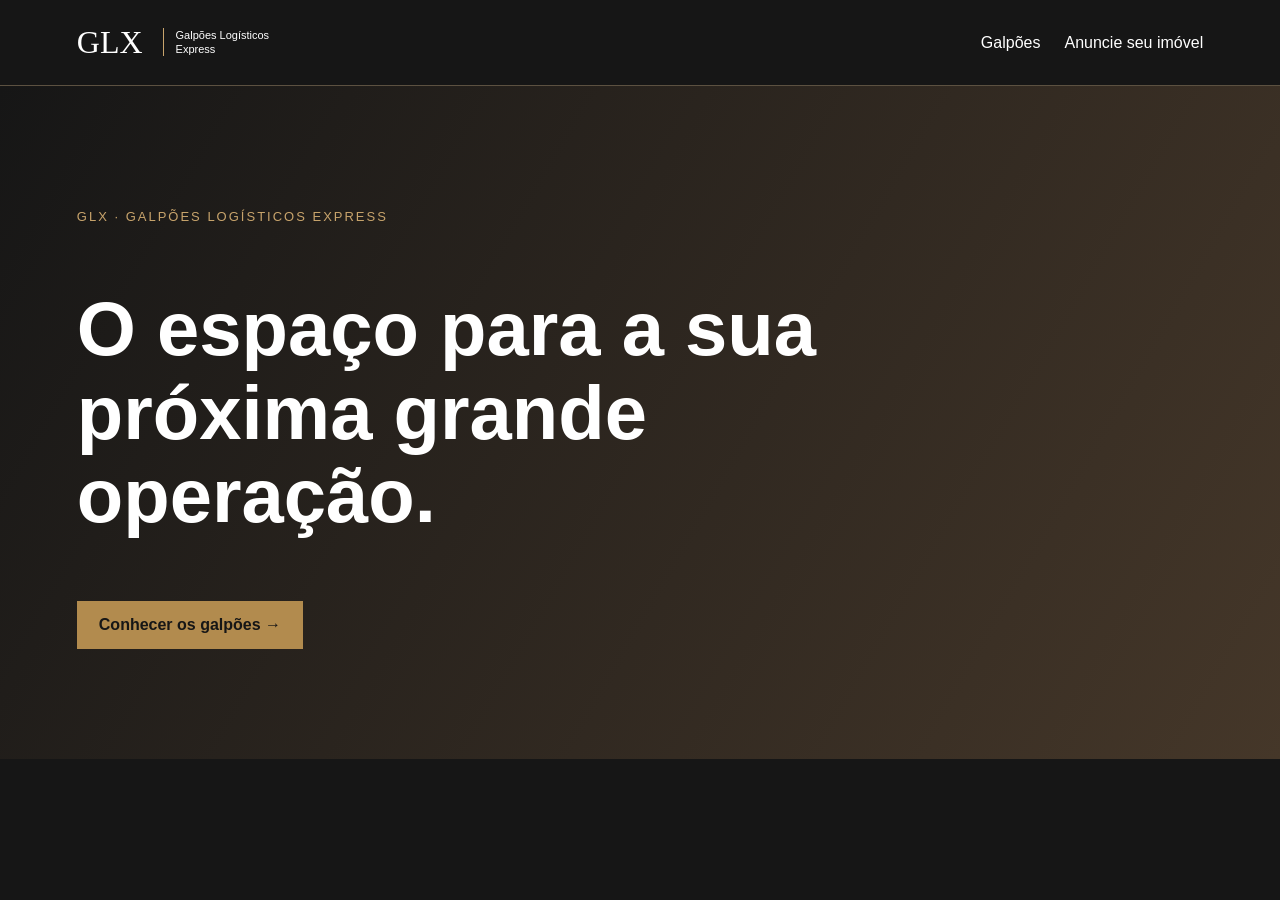
==== index.html @ d43e8979 "Cria estrutura inicial do site GLX" ====
<!DOCTYPE html>
<html lang="pt-BR">
<head>
  <meta charset="UTF-8">
  <meta name="viewport" content="width=device-width, initial-scale=1">
  <title>GLX | Galpões Logísticos Express</title>
  <link rel="stylesheet" href="./style.css">
</head>
<body>
  <header class="cabecalho">
    <a class="logo" href="#">GLX <span>Galpões Logísticos Express</span></a>

    <nav>
      <a href="#galpoes">Galpões</a>
      <a href="#anunciar">Anuncie seu imóvel</a>
    </nav>
  </header>

  <main>
    <section class="banner">
      <p>GLX · GALPÕES LOGÍSTICOS EXPRESS</p>
      <h1>O espaço para a sua próxima grande operação.</h1>
      <a href="#galpoes">Conhecer os galpões →</a>
    </section>
  </main>
</body>
</html>
---- style.css ----
* {
  box-sizing: border-box;
}

body {
  margin: 0;
  font-family: Arial, sans-serif;
  color: #fff;
  background: #161616;
}

.cabecalho {
  display: flex;
  justify-content: space-between;
  align-items: center;
  gap: 24px;
  padding: 24px 6%;
  border-bottom: 1px solid #5c5141;
}

.logo {
  font-family: Georgia, serif;
  font-size: 32px;
  color: #fff;
  text-decoration: none;
}

.logo span {
  display: inline-block;
  max-width: 110px;
  margin-left: 12px;
  padding-left: 12px;
  border-left: 1px solid #c8a46c;
  font: 11px Arial, sans-serif;
  line-height: 1.3;
}

nav {
  display: flex;
  gap: 24px;
}

nav a,
.banner a {
  color: #fff;
  text-decoration: none;
}

.banner {
  min-height: 520px;
  padding: 110px 6%;
  background: linear-gradient(120deg, #161616, #453729);
}

.banner p {
  color: #c8a46c;
  font-size: 13px;
  letter-spacing: 2px;
}

.banner h1 {
  max-width: 750px;
  font-size: clamp(42px, 6vw, 76px);
  line-height: 1.1;
}

.banner a {
  display: inline-block;
  padding: 15px 22px;
  background: #b28b4e;
  color: #161616;
  font-weight: bold;
}

@media (max-width: 600px) {
  .cabecalho {
    align-items: flex-start;
    flex-direction: column;
  }

  nav {
    flex-wrap: wrap;
  }
}
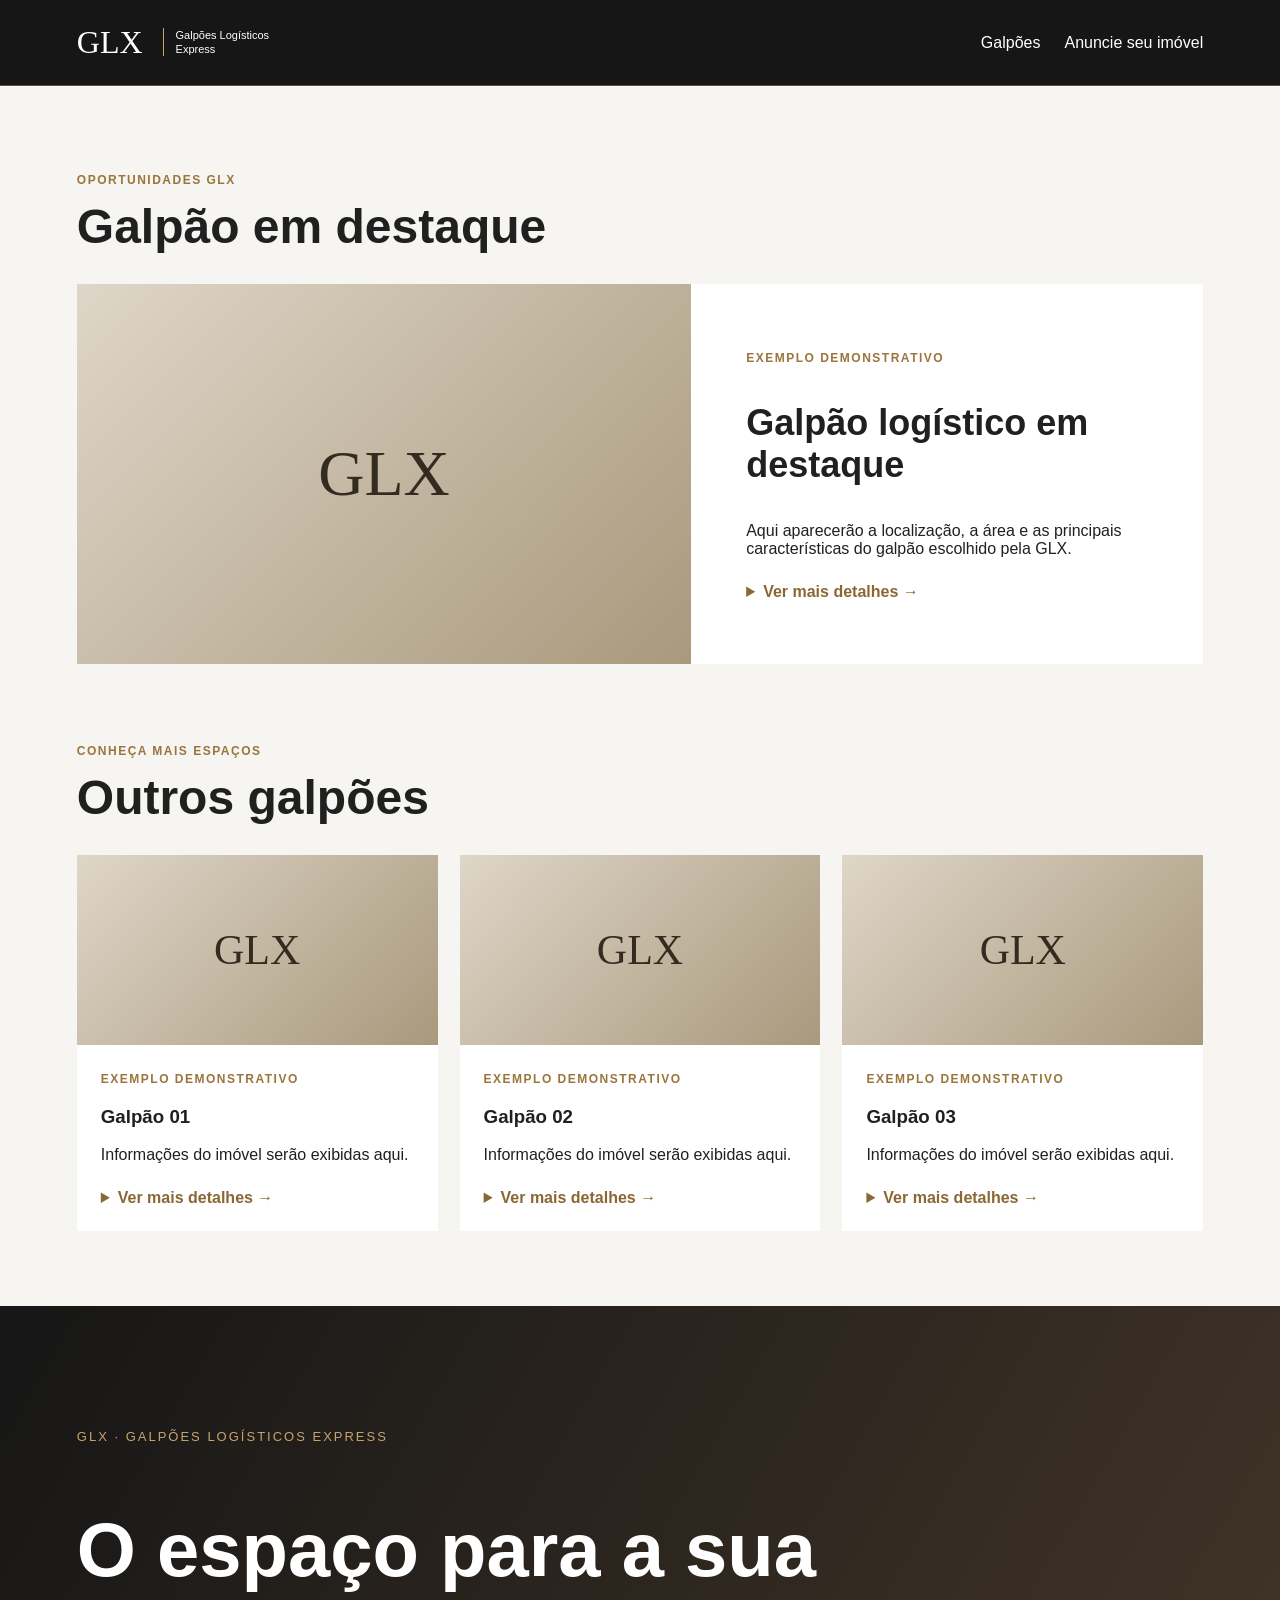
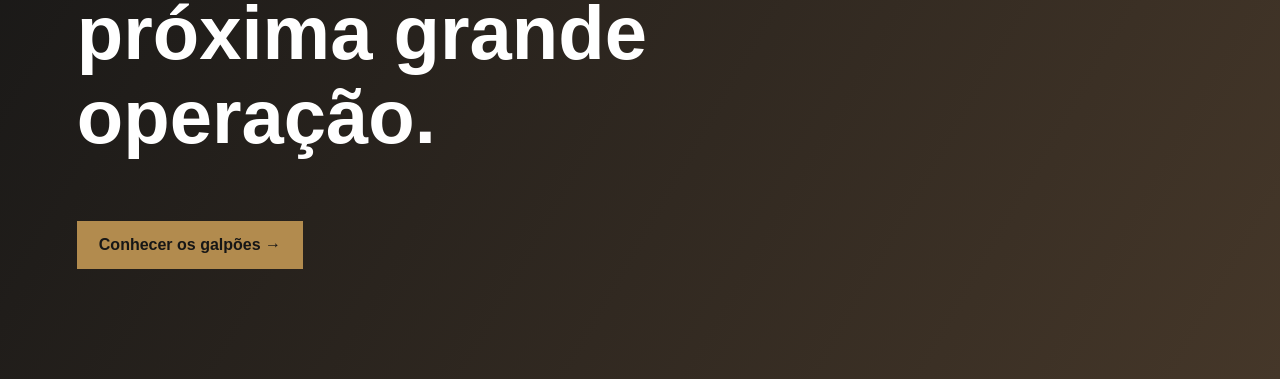
==== commit 6e266200: "Adiciona galpao em destaque e tres previas" ====
--- a/index.html
+++ b/index.html
@@ -1,27 +1,101 @@
-<!DOCTYPE html>
+<!doctype html>
 <html lang="pt-BR">
-<head>
-  <meta charset="UTF-8">
-  <meta name="viewport" content="width=device-width, initial-scale=1">
-  <title>GLX | Galpões Logísticos Express</title>
-  <link rel="stylesheet" href="./style.css">
-</head>
-<body>
-  <header class="cabecalho">
-    <a class="logo" href="#">GLX <span>Galpões Logísticos Express</span></a>
+  <head>
+    <meta charset="UTF-8" />
+    <meta name="viewport" content="width=device-width, initial-scale=1" />
+    <title>GLX | Galpões Logísticos Express</title>
+    <link rel="stylesheet" href="./style.css" />
+  </head>
+  <body>
+    <header class="cabecalho">
+      <a class="logo" href="#">GLX <span>Galpões Logísticos Express</span></a>
 
-    <nav>
-      <a href="#galpoes">Galpões</a>
-      <a href="#anunciar">Anuncie seu imóvel</a>
-    </nav>
-  </header>
+      <nav>
+        <a href="#galpoes">Galpões</a>
+        <a href="#anunciar">Anuncie seu imóvel</a>
+      </nav>
+    </header>
 
-  <main>
-    <section class="banner">
-      <p>GLX · GALPÕES LOGÍSTICOS EXPRESS</p>
-      <h1>O espaço para a sua próxima grande operação.</h1>
-      <a href="#galpoes">Conhecer os galpões →</a>
+    <section id="galpoes" class="imoveis">
+      <div class="titulo-secao">
+        <p>OPORTUNIDADES GLX</p>
+        <h2>Galpão em destaque</h2>
+      </div>
+
+      <article class="destaque">
+        <div class="imagem-imovel">GLX</div>
+
+        <div class="conteudo-destaque">
+          <span class="etiqueta">EXEMPLO DEMONSTRATIVO</span>
+          <h3>Galpão logístico em destaque</h3>
+          <p>
+            Aqui aparecerão a localização, a área e as principais
+            características do galpão escolhido pela GLX.
+          </p>
+
+          <details>
+            <summary>Ver mais detalhes →</summary>
+            <p>
+              Nesta área, mostraremos a descrição completa e o contato
+              responsável pelo imóvel.
+            </p>
+          </details>
+        </div>
+      </article>
+
+      <div class="titulo-secao outros-titulo">
+        <p>CONHEÇA MAIS ESPAÇOS</p>
+        <h2>Outros galpões</h2>
+      </div>
+
+      <div class="grade-galpoes">
+        <article class="cartao">
+          <div class="imagem-cartao">GLX</div>
+          <div class="conteudo-cartao">
+            <span class="etiqueta">EXEMPLO DEMONSTRATIVO</span>
+            <h3>Galpão 01</h3>
+            <p>Informações do imóvel serão exibidas aqui.</p>
+            <details>
+              <summary>Ver mais detalhes →</summary>
+              <p>Descrição e características do galpão 01.</p>
+            </details>
+          </div>
+        </article>
+
+        <article class="cartao">
+          <div class="imagem-cartao">GLX</div>
+          <div class="conteudo-cartao">
+            <span class="etiqueta">EXEMPLO DEMONSTRATIVO</span>
+            <h3>Galpão 02</h3>
+            <p>Informações do imóvel serão exibidas aqui.</p>
+            <details>
+              <summary>Ver mais detalhes →</summary>
+              <p>Descrição e características do galpão 02.</p>
+            </details>
+          </div>
+        </article>
+
+        <article class="cartao">
+          <div class="imagem-cartao">GLX</div>
+          <div class="conteudo-cartao">
+            <span class="etiqueta">EXEMPLO DEMONSTRATIVO</span>
+            <h3>Galpão 03</h3>
+            <p>Informações do imóvel serão exibidas aqui.</p>
+            <details>
+              <summary>Ver mais detalhes →</summary>
+              <p>Descrição e características do galpão 03.</p>
+            </details>
+          </div>
+        </article>
+      </div>
     </section>
-  </main>
-</body>
-</html>+
+    <main>
+      <section class="banner">
+        <p>GLX · GALPÕES LOGÍSTICOS EXPRESS</p>
+        <h1>O espaço para a sua próxima grande operação.</h1>
+        <a href="#galpoes">Conhecer os galpões →</a>
+      </section>
+    </main>
+  </body>
+</html>
--- a/style.css
+++ b/style.css
@@ -81,4 +81,100 @@
   nav {
     flex-wrap: wrap;
   }
+}
+
+.imoveis {
+  padding: 75px 6%;
+  color: #202020;
+  background: #f6f5f2;
+}
+
+.titulo-secao p,
+.etiqueta {
+  color: #9a753c;
+  font-size: 12px;
+  font-weight: bold;
+  letter-spacing: 1.5px;
+}
+
+.titulo-secao h2 {
+  margin: 8px 0 30px;
+  font-size: clamp(32px, 4vw, 48px);
+}
+
+.destaque {
+  display: grid;
+  grid-template-columns: 1.2fr 1fr;
+  min-height: 380px;
+  background: #fff;
+}
+
+.imagem-imovel,
+.imagem-cartao {
+  display: grid;
+  place-items: center;
+  background: linear-gradient(135deg, #ded6c8, #a9997d);
+  color: #342b20;
+  font: 64px Georgia, serif;
+}
+
+.conteudo-destaque {
+  padding: 55px;
+  align-self: center;
+}
+
+.conteudo-destaque h3 {
+  font-size: 36px;
+}
+
+.outros-titulo {
+  margin-top: 80px;
+}
+
+.grade-galpoes {
+  display: grid;
+  grid-template-columns: repeat(3, 1fr);
+  gap: 22px;
+}
+
+.cartao {
+  background: #fff;
+}
+
+.imagem-cartao {
+  height: 190px;
+  font-size: 42px;
+}
+
+.conteudo-cartao {
+  padding: 24px;
+}
+
+details {
+  margin-top: 25px;
+}
+
+summary {
+  color: #8a6734;
+  font-weight: bold;
+  cursor: pointer;
+}
+
+details p {
+  color: #5b554d;
+}
+
+@media (max-width: 750px) {
+  .destaque,
+  .grade-galpoes {
+    grid-template-columns: 1fr;
+  }
+
+  .imagem-imovel {
+    min-height: 250px;
+  }
+
+  .conteudo-destaque {
+    padding: 30px;
+  }
 }
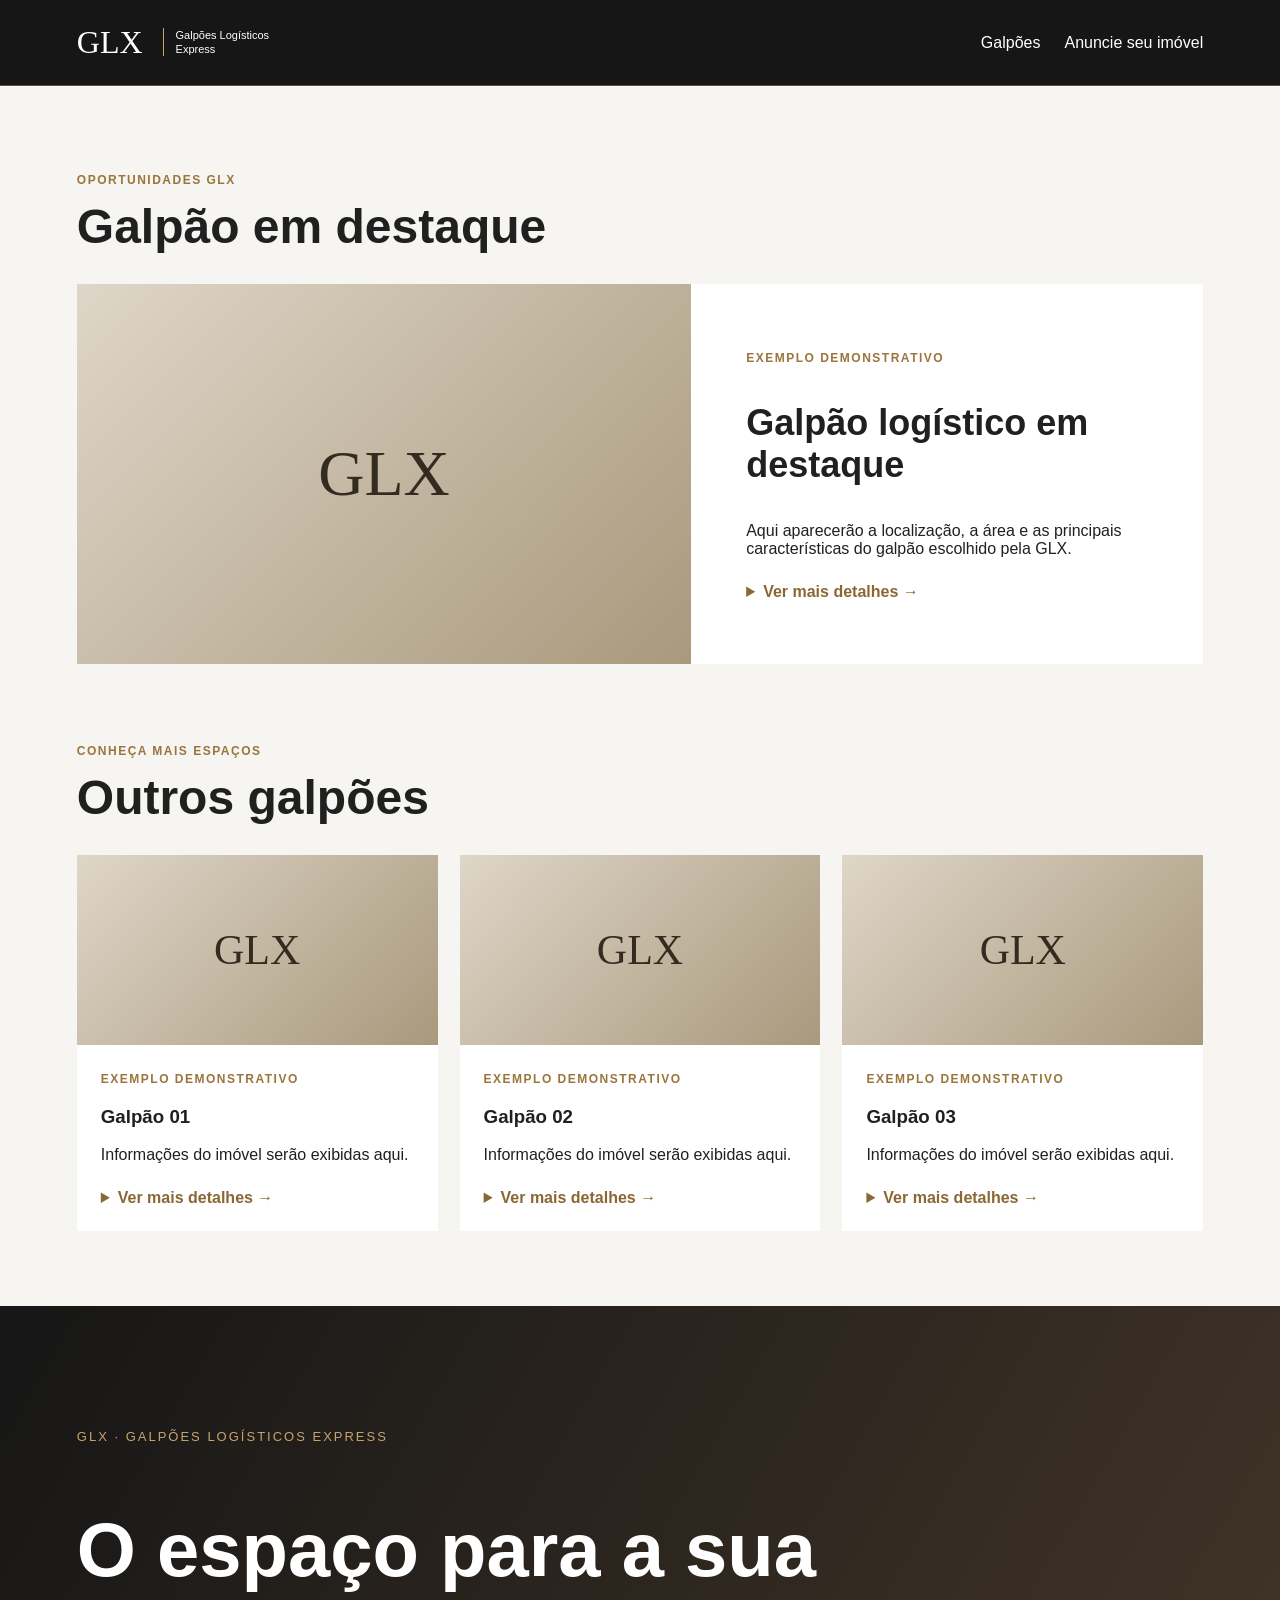
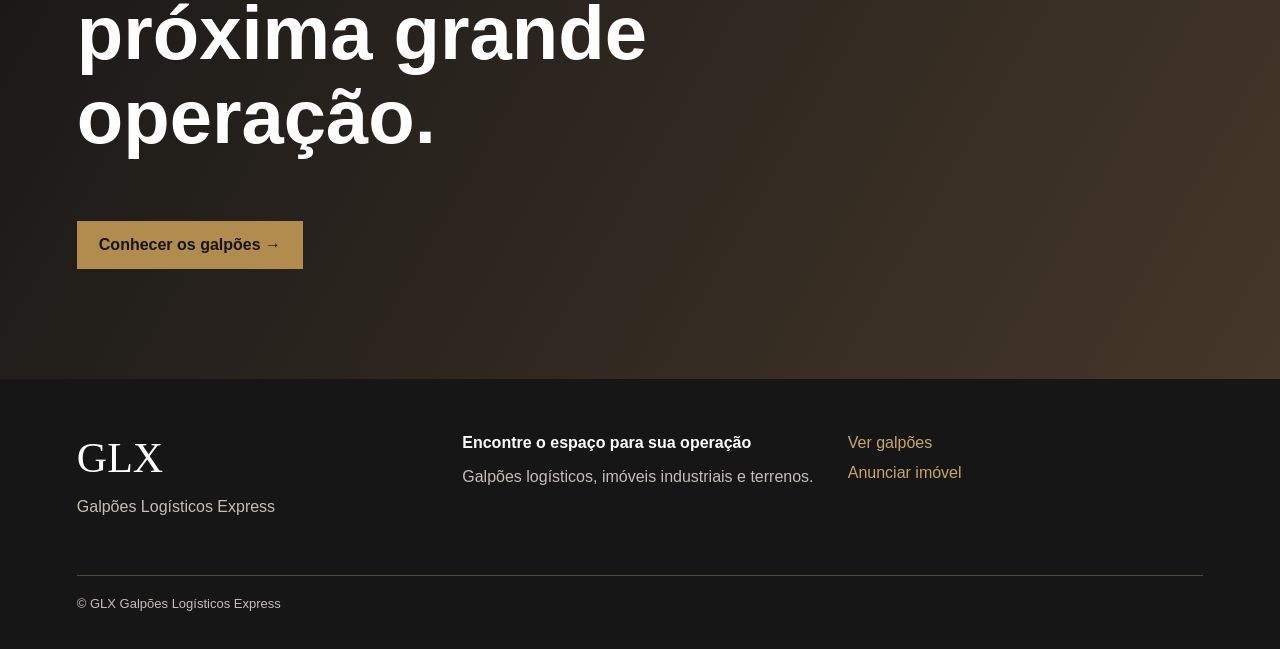
==== commit d0deb5e9: "Adiciona rodape da pagina inicial" ====
--- a/index.html
+++ b/index.html
@@ -97,5 +97,24 @@
         <a href="#galpoes">Conhecer os galpões →</a>
       </section>
     </main>
+    
+    <footer class="rodape">
+      <div>
+        <strong class="rodape-logo">GLX</strong>
+        <p>Galpões Logísticos Express</p>
+      </div>
+
+      <div>
+        <strong>Encontre o espaço para sua operação</strong>
+        <p>Galpões logísticos, imóveis industriais e terrenos.</p>
+      </div>
+
+      <div class="rodape-links">
+        <a href="#galpoes">Ver galpões</a>
+        <a href="#anunciar">Anunciar imóvel</a>
+      </div>
+
+      <p class="direitos">© GLX Galpões Logísticos Express</p>
+    </footer>
   </body>
 </html>
--- a/style.css
+++ b/style.css
@@ -177,4 +177,45 @@
   .conteudo-destaque {
     padding: 30px;
   }
+}
+
+.rodape {
+  display: grid;
+  grid-template-columns: 1fr 1fr 1fr;
+  gap: 30px;
+  padding: 55px 6% 25px;
+  background: #161616;
+  color: #fff;
+}
+
+.rodape-logo {
+  font: 42px Georgia, serif;
+}
+
+.rodape p {
+  color: #c5beb3;
+}
+
+.rodape-links a {
+  display: block;
+  margin-bottom: 12px;
+  color: #c8a46c;
+  text-decoration: none;
+}
+
+.direitos {
+  grid-column: 1 / -1;
+  padding-top: 20px;
+  border-top: 1px solid #4d463d;
+  font-size: 13px;
+}
+
+@media (max-width: 750px) {
+  .rodape {
+    grid-template-columns: 1fr;
+  }
+
+  .direitos {
+    grid-column: 1;
+  }
 }
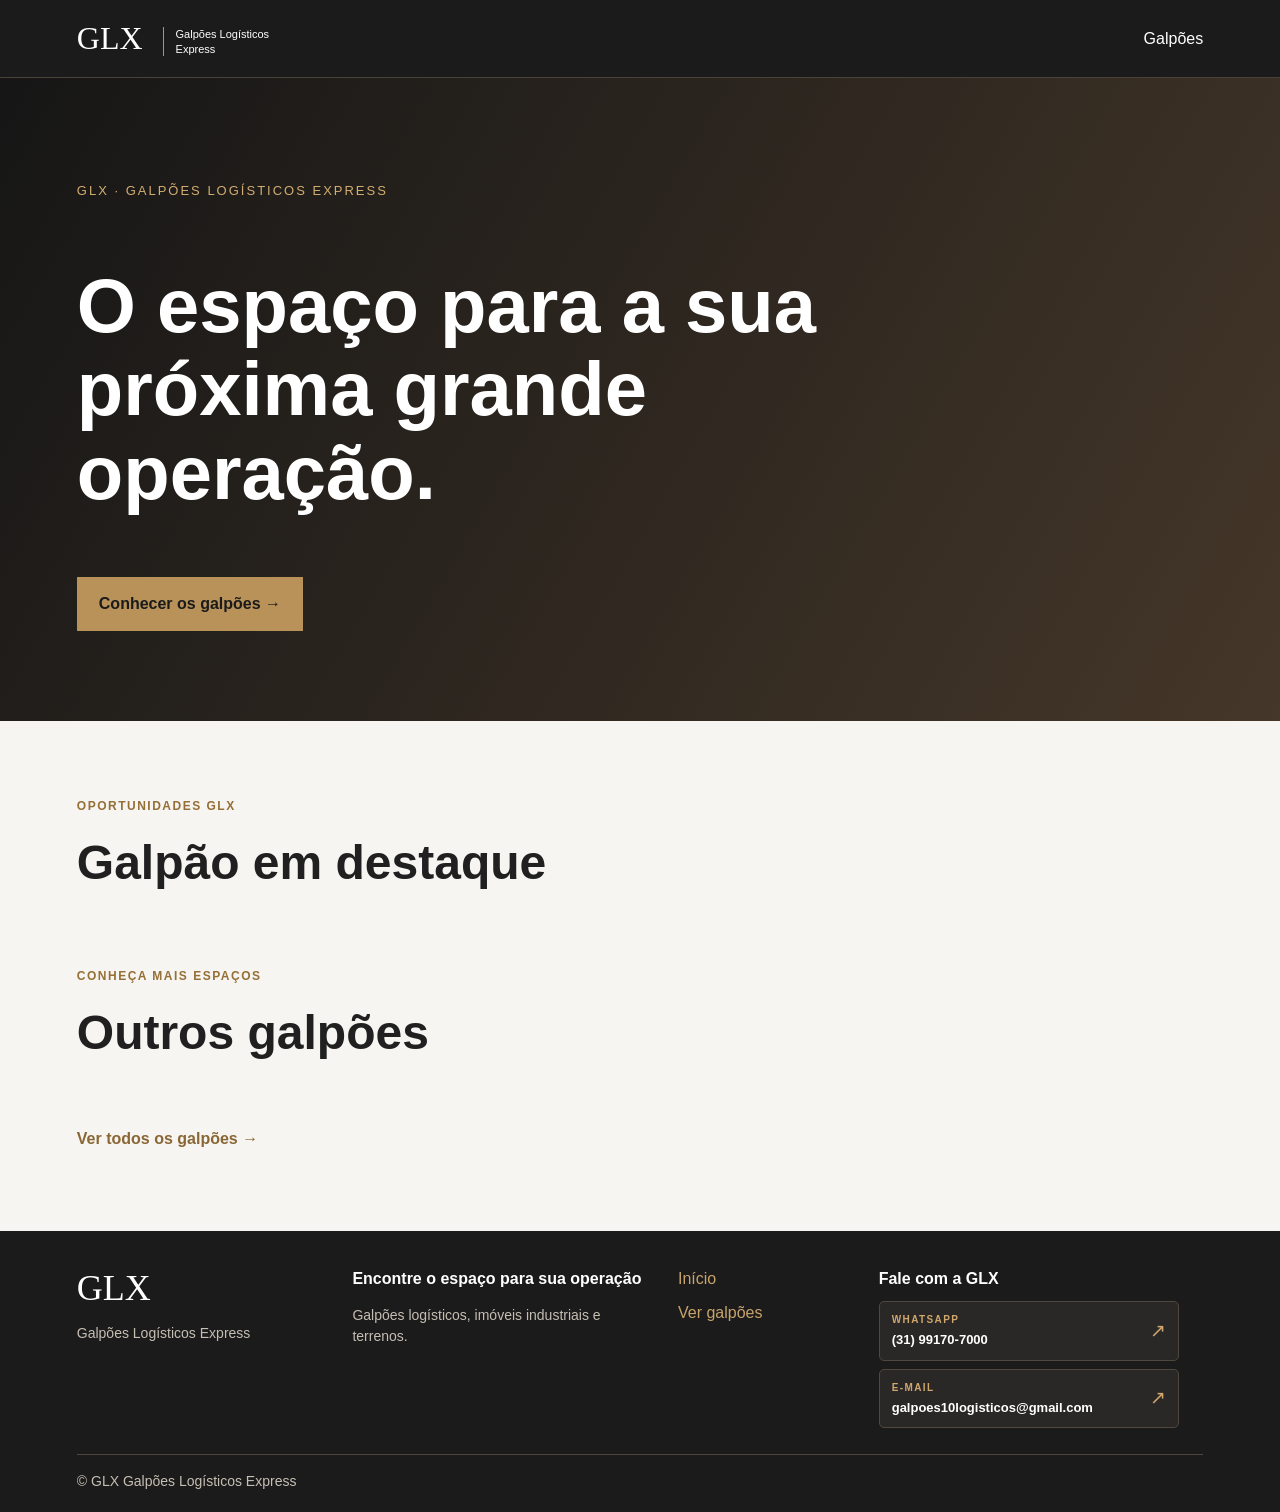
==== commit b1fddb93: "Atualiza galpoes, galeria de fotos e contatos" ====
--- a/index.html
+++ b/index.html
@@ -4,91 +4,20 @@
     <meta charset="UTF-8" />
     <meta name="viewport" content="width=device-width, initial-scale=1" />
     <title>GLX | Galpões Logísticos Express</title>
-    <link rel="stylesheet" href="./style.css" />
+    <link rel="stylesheet" href="style.css" />
   </head>
+  <script src="contato.js"></script>
+  <script src="rodape.js"></script>
   <body>
     <header class="cabecalho">
-      <a class="logo" href="#">GLX <span>Galpões Logísticos Express</span></a>
+      <a class="logo" href="index.html">
+        GLX <span>Galpões Logísticos Express</span>
+      </a>
 
       <nav>
-        <a href="#galpoes">Galpões</a>
-        <a href="#anunciar">Anuncie seu imóvel</a>
+        <a href="galpoes.html">Galpões</a>
       </nav>
     </header>
-
-    <section id="galpoes" class="imoveis">
-      <div class="titulo-secao">
-        <p>OPORTUNIDADES GLX</p>
-        <h2>Galpão em destaque</h2>
-      </div>
-
-      <article class="destaque">
-        <div class="imagem-imovel">GLX</div>
-
-        <div class="conteudo-destaque">
-          <span class="etiqueta">EXEMPLO DEMONSTRATIVO</span>
-          <h3>Galpão logístico em destaque</h3>
-          <p>
-            Aqui aparecerão a localização, a área e as principais
-            características do galpão escolhido pela GLX.
-          </p>
-
-          <details>
-            <summary>Ver mais detalhes →</summary>
-            <p>
-              Nesta área, mostraremos a descrição completa e o contato
-              responsável pelo imóvel.
-            </p>
-          </details>
-        </div>
-      </article>
-
-      <div class="titulo-secao outros-titulo">
-        <p>CONHEÇA MAIS ESPAÇOS</p>
-        <h2>Outros galpões</h2>
-      </div>
-
-      <div class="grade-galpoes">
-        <article class="cartao">
-          <div class="imagem-cartao">GLX</div>
-          <div class="conteudo-cartao">
-            <span class="etiqueta">EXEMPLO DEMONSTRATIVO</span>
-            <h3>Galpão 01</h3>
-            <p>Informações do imóvel serão exibidas aqui.</p>
-            <details>
-              <summary>Ver mais detalhes →</summary>
-              <p>Descrição e características do galpão 01.</p>
-            </details>
-          </div>
-        </article>
-
-        <article class="cartao">
-          <div class="imagem-cartao">GLX</div>
-          <div class="conteudo-cartao">
-            <span class="etiqueta">EXEMPLO DEMONSTRATIVO</span>
-            <h3>Galpão 02</h3>
-            <p>Informações do imóvel serão exibidas aqui.</p>
-            <details>
-              <summary>Ver mais detalhes →</summary>
-              <p>Descrição e características do galpão 02.</p>
-            </details>
-          </div>
-        </article>
-
-        <article class="cartao">
-          <div class="imagem-cartao">GLX</div>
-          <div class="conteudo-cartao">
-            <span class="etiqueta">EXEMPLO DEMONSTRATIVO</span>
-            <h3>Galpão 03</h3>
-            <p>Informações do imóvel serão exibidas aqui.</p>
-            <details>
-              <summary>Ver mais detalhes →</summary>
-              <p>Descrição e características do galpão 03.</p>
-            </details>
-          </div>
-        </article>
-      </div>
-    </section>
 
     <main>
       <section class="banner">
@@ -96,25 +25,111 @@
         <h1>O espaço para a sua próxima grande operação.</h1>
         <a href="#galpoes">Conhecer os galpões →</a>
       </section>
+
+      <section id="galpoes" class="imoveis">
+        <div class="titulo-secao">
+          <p>OPORTUNIDADES GLX</p>
+          <h2>Galpão em destaque</h2>
+        </div>
+
+        <div id="galpao-destaque"></div>
+
+        <div class="titulo-secao outros-titulo">
+          <p>CONHEÇA MAIS ESPAÇOS</p>
+          <h2>Outros galpões</h2>
+        </div>
+
+        <div class="grade-galpoes" id="outros-galpoes"></div>
+
+        <a class="ver-todos" href="galpoes.html"> Ver todos os galpões → </a>
+      </section>
     </main>
-    
-    <footer class="rodape">
-      <div>
-        <strong class="rodape-logo">GLX</strong>
-        <p>Galpões Logísticos Express</p>
-      </div>
 
-      <div>
-        <strong>Encontre o espaço para sua operação</strong>
-        <p>Galpões logísticos, imóveis industriais e terrenos.</p>
-      </div>
+    <footer id="rodape-site"></footer>
 
-      <div class="rodape-links">
-        <a href="#galpoes">Ver galpões</a>
-        <a href="#anunciar">Anunciar imóvel</a>
-      </div>
+    <script>
+      const areaDestaque = document.querySelector("#galpao-destaque");
+      const areaOutros = document.querySelector("#outros-galpoes");
 
-      <p class="direitos">© GLX Galpões Logísticos Express</p>
-    </footer>
+      function elemento(tag, classe, texto) {
+        const item = document.createElement(tag);
+        if (classe) item.className = classe;
+        if (texto) item.textContent = texto;
+        return item;
+      }
+
+      function criarImagem(galpao, classe) {
+        const caixa = elemento("div", classe);
+
+        if (galpao.imagem) {
+          const foto = elemento("img");
+          foto.src = galpao.imagem;
+          foto.alt = `Foto de ${galpao.nome}`;
+          foto.addEventListener("error", () => {
+            caixa.replaceChildren(elemento("span", "", "GLX"));
+          });
+          caixa.append(foto);
+        } else {
+          caixa.append(elemento("span", "", "GLX"));
+        }
+
+        return caixa;
+      }
+
+      function criarLink(galpao) {
+        const link = elemento("a", "link-detalhes", "Ver mais detalhes →");
+        link.href = `detalhes.html?id=${encodeURIComponent(galpao.id)}`;
+        return link;
+      }
+
+      if (galpoes.length === 0) {
+        areaDestaque.append(
+          elemento("p", "", "Novos galpões aparecerão aqui em breve."),
+        );
+      } else {
+        // Extrema fica em destaque; se sair da lista, usamos o primeiro.
+        const destaque =
+          galpoes.find((galpao) => galpao.id === "extrema-fernao-dias") ||
+          galpoes[0];
+
+        const artigo = elemento("article", "destaque");
+        const conteudo = elemento("div", "conteudo-destaque");
+
+        conteudo.append(
+          elemento("span", "etiqueta", "GALPÃO EM DESTAQUE"),
+          elemento("h3", "", destaque.nome),
+          elemento("p", "", `${destaque.cidade} / ${destaque.uf}`),
+          elemento("p", "", destaque.descricao),
+          criarLink(destaque),
+        );
+
+        artigo.append(criarImagem(destaque, "imagem-imovel"), conteudo);
+        areaDestaque.append(artigo);
+
+        const outros = galpoes
+          .filter((galpao) => galpao.id !== destaque.id)
+          .slice(0, 3);
+
+        outros.forEach((galpao) => {
+          const cartao = elemento("article", "cartao");
+          const conteudoCartao = elemento("div", "conteudo-cartao");
+
+          conteudoCartao.append(
+            elemento("h3", "", galpao.nome),
+            elemento("p", "", `${galpao.cidade} / ${galpao.uf}`),
+            criarLink(galpao),
+          );
+
+          cartao.append(criarImagem(galpao, "imagem-cartao"), conteudoCartao);
+          areaOutros.append(cartao);
+        });
+
+        if (outros.length === 0) {
+          areaOutros.append(
+            elemento("p", "", "Outros galpões aparecerão aqui em breve."),
+          );
+        }
+      }
+    </script>
   </body>
 </html>
--- a/style.css
+++ b/style.css
@@ -1,221 +1,547 @@
-* {
-  box-sizing: border-box;
-}
-
+:root {
+  --preto: #1b1b1b;
+  --dourado: #b99259;
+  --fundo: #f6f5f2;
+  --texto: #202020;
+  --cinza: #5b554d;
+  --borda: #e2dbcf;
+}
+
+* { box-sizing: border-box; }
+html { scroll-behavior: smooth; }
 body {
   margin: 0;
+  background: var(--preto);
+  color: #fff;
   font-family: Arial, sans-serif;
-  color: #fff;
-  background: #161616;
-}
-
+  line-height: 1.5;
+}
+a { color: inherit; }
+img { max-width: 100%; }
+
+/* Cabeçalho */
 .cabecalho {
   display: flex;
+  align-items: center;
   justify-content: space-between;
-  align-items: center;
   gap: 24px;
-  padding: 24px 6%;
-  border-bottom: 1px solid #5c5141;
-}
-
+  padding: 20px 6%;
+  background: var(--preto);
+  border-bottom: 1px solid #494238;
+}
 .logo {
-  font-family: Georgia, serif;
-  font-size: 32px;
-  color: #fff;
-  text-decoration: none;
-}
-
+  color: #fff;
+  font: 32px Georgia, serif;
+  text-decoration: none;
+  white-space: nowrap;
+}
 .logo span {
   display: inline-block;
-  max-width: 110px;
+  max-width: 115px;
   margin-left: 12px;
   padding-left: 12px;
-  border-left: 1px solid #c8a46c;
-  font: 11px Arial, sans-serif;
-  line-height: 1.3;
-}
-
-nav {
-  display: flex;
-  gap: 24px;
-}
-
-nav a,
-.banner a {
-  color: #fff;
-  text-decoration: none;
-}
-
+  border-left: 1px solid var(--dourado);
+  font: 11px/1.3 Arial, sans-serif;
+  white-space: normal;
+  vertical-align: middle;
+}
+.cabecalho nav { display: flex; flex-wrap: wrap; gap: 24px; }
+.cabecalho nav a { color: #fff; text-decoration: none; }
+.cabecalho nav a:hover { color: #d9bc90; }
+
+/* Página inicial */
 .banner {
-  min-height: 520px;
-  padding: 110px 6%;
+  min-height: 470px;
+  padding: 90px 6%;
   background: linear-gradient(120deg, #161616, #453729);
 }
-
 .banner p {
-  color: #c8a46c;
+  color: #d3ad72;
   font-size: 13px;
   letter-spacing: 2px;
 }
-
 .banner h1 {
   max-width: 750px;
   font-size: clamp(42px, 6vw, 76px);
   line-height: 1.1;
 }
-
 .banner a {
   display: inline-block;
   padding: 15px 22px;
-  background: #b28b4e;
-  color: #161616;
-  font-weight: bold;
-}
-
-@media (max-width: 600px) {
-  .cabecalho {
-    align-items: flex-start;
-    flex-direction: column;
-  }
-
-  nav {
-    flex-wrap: wrap;
-  }
+  background: var(--dourado);
+  color: var(--preto);
+  font-weight: bold;
+  text-decoration: none;
 }
 
 .imoveis {
-  padding: 75px 6%;
-  color: #202020;
-  background: #f6f5f2;
-}
-
-.titulo-secao p,
-.etiqueta {
-  color: #9a753c;
+  padding: 64px 6% 80px;
+  background: var(--fundo);
+  color: var(--texto);
+}
+.titulo-secao p, .etiqueta {
+  color: #956f36;
   font-size: 12px;
   font-weight: bold;
   letter-spacing: 1.5px;
 }
-
 .titulo-secao h2 {
-  margin: 8px 0 30px;
+  margin: 8px 0 28px;
   font-size: clamp(32px, 4vw, 48px);
 }
-
 .destaque {
   display: grid;
   grid-template-columns: 1.2fr 1fr;
-  min-height: 380px;
+  min-height: 350px;
   background: #fff;
 }
-
-.imagem-imovel,
-.imagem-cartao {
+.imagem-imovel, .imagem-cartao {
   display: grid;
   place-items: center;
+  overflow: hidden;
   background: linear-gradient(135deg, #ded6c8, #a9997d);
   color: #342b20;
   font: 64px Georgia, serif;
 }
-
-.conteudo-destaque {
-  padding: 55px;
-  align-self: center;
-}
-
-.conteudo-destaque h3 {
-  font-size: 36px;
-}
-
-.outros-titulo {
-  margin-top: 80px;
-}
-
+.imagem-imovel img, .imagem-cartao img {
+  display: block;
+  width: 100%;
+  height: 100%;
+  object-fit: cover;
+}
+.conteudo-destaque { align-self: center; padding: 40px; }
+.conteudo-destaque h3 { font-size: clamp(28px, 3vw, 36px); line-height: 1.2; }
+.outros-titulo { margin-top: 68px; }
 .grade-galpoes {
   display: grid;
-  grid-template-columns: repeat(3, 1fr);
+  grid-template-columns: repeat(3, minmax(0, 1fr));
   gap: 22px;
 }
-
-.cartao {
+.cartao { min-width: 0; background: #fff; }
+.imagem-cartao { height: 190px; font-size: 42px; }
+.conteudo-cartao { padding: 24px; }
+.conteudo-destaque .link-detalhes,
+.conteudo-cartao .link-detalhes,
+.ver-todos {
+  display: inline-block;
+  margin-top: 18px;
+  color: #8a6734;
+  font-weight: bold;
+  text-decoration: none;
+}
+.ver-todos { margin-top: 30px; }
+
+/* Lista de galpões */
+.pagina-galpoes {
+  min-height: 70vh;
+  padding: 60px 6% 80px;
+  background: var(--fundo);
+  color: var(--texto);
+}
+.pagina-galpoes h1 { font-size: clamp(36px, 5vw, 60px); }
+.layout-galpoes {
+  display: grid;
+  grid-template-columns: 240px minmax(0, 1fr);
+  align-items: start;
+  gap: 32px;
+}
+.menu-galpoes { padding: 22px; background: #fff; }
+.menu-galpoes h2 { margin: 0 0 14px; font-size: 20px; }
+.menu-galpoes nav { display: flex; flex-direction: column; gap: 0; }
+.menu-galpoes a {
+  display: block;
+  width: 100%;
+  padding: 12px 0;
+  border-top: 1px solid var(--borda);
+  color: #8a6734;
+  text-decoration: none;
+}
+.lista-galpoes {
+  display: grid;
+  grid-template-columns: repeat(2, minmax(0, 1fr));
+  gap: 20px;
+}
+.item-galpao {
+  min-width: 0;
+  padding: 26px;
   background: #fff;
-}
-
-.imagem-cartao {
-  height: 190px;
-  font-size: 42px;
-}
-
-.conteudo-cartao {
-  padding: 24px;
-}
-
-details {
-  margin-top: 25px;
-}
-
-summary {
+  border-top: 4px solid var(--dourado);
+}
+.lista-galpoes .item-galpao { width: 100%; }
+.foto-cartao {
+  display: block;
+  width: 100%;
+  height: 220px;
+  object-fit: cover;
+}
+.link-detalhes {
+  display: inline-block;
+  margin-top: 15px;
   color: #8a6734;
   font-weight: bold;
-  cursor: pointer;
-}
-
-details p {
-  color: #5b554d;
-}
-
-@media (max-width: 750px) {
-  .destaque,
-  .grade-galpoes {
-    grid-template-columns: 1fr;
-  }
-
-  .imagem-imovel {
-    min-height: 250px;
-  }
-
-  .conteudo-destaque {
-    padding: 30px;
-  }
-}
-
+  text-decoration: none;
+}
+
+/* Página de detalhes */
+.pagina-detalhes {
+  min-height: 80vh;
+  padding: 26px 6% 70px;
+  background: var(--fundo);
+  color: var(--texto);
+}
+.voltar-galpoes {
+  display: inline-block;
+  margin-bottom: 24px;
+  color: #8a6734;
+  font-size: 14px;
+  font-weight: bold;
+  text-decoration: none;
+}
+.voltar-galpoes:hover, .link-detalhes:hover { text-decoration: underline; }
+.detalhe-apresentacao {
+  padding: 45px 5%;
+  background: var(--preto);
+  color: #fff;
+  border-bottom: 4px solid var(--dourado);
+}
+.detalhe-etiqueta {
+  margin: 0 0 12px;
+  color: #d0a76c;
+  font-size: 12px;
+  font-weight: bold;
+  letter-spacing: 2px;
+}
+.detalhe-apresentacao h1 {
+  max-width: 900px;
+  margin: 0 0 14px;
+  font-size: clamp(38px, 5vw, 68px);
+  line-height: 1.08;
+}
+.detalhe-local { margin: 0; color: #e1d9ce; font-size: 18px; }
+.detalhe-foto {
+  position: relative;
+  display: grid;
+  place-items: center;
+  width: 100%;
+  height: 380px;
+  overflow: hidden;
+  background: linear-gradient(135deg, #ded6c8, #a89676);
+  color: #4d4232;
+  font-size: 18px;
+}
+.detalhe-foto img {
+  position: absolute;
+  inset: 0;
+  display: block;
+  width: 100%;
+  height: 100%;
+  object-fit: cover;
+}
+.detalhe-dados {
+  display: grid;
+  grid-template-columns: repeat(4, minmax(0, 1fr));
+  gap: 1px;
+  margin-top: 16px;
+  background: var(--borda);
+  border: 1px solid var(--borda);
+}
+.detalhe-dado {
+  display: flex;
+  flex-direction: column;
+  gap: 8px;
+  min-height: 100px;
+  padding: 20px;
+  background: #fff;
+}
+.detalhe-dado span {
+  color: #8a6734;
+  font-size: 12px;
+  font-weight: bold;
+  letter-spacing: 1.5px;
+}
+.detalhe-dado strong { font-size: 17px; line-height: 1.3; }
+.detalhe-informacoes {
+  position: relative;
+  display: grid;
+  grid-template-columns: minmax(0, 0.9fr) minmax(0, 1.1fr);
+  gap: 40px;
+  margin-top: 42px;
+}
+.detalhe-informacoes h2 {
+  margin: 0 0 18px;
+  font-size: clamp(28px, 3vw, 38px);
+}
+.detalhe-sobre > p:not(.detalhe-etiqueta),
+.detalhe-especificacoes li {
+  color: #514c45;
+  font-size: 16px;
+  line-height: 1.65;
+}
+.detalhe-valor {
+  padding-top: 18px;
+  border-top: 1px solid var(--borda);
+  font-weight: bold;
+}
+.detalhe-especificacoes {
+  padding: 28px;
+  background: #fff;
+  border-top: 4px solid var(--dourado);
+}
+.detalhe-especificacoes ul { margin: 0; padding-left: 22px; }
+.detalhe-especificacoes li { padding: 5px 0; }
+.detalhe-especificacoes li::marker { color: var(--dourado); }
+
+/* Contato: valores visíveis em cartões compactos */
+.detalhe-contato {
+  width: 100%;
+  max-width: 780px;
+  margin-top: 24px;
+  padding: 26px 30px;
+  background: var(--preto);
+  color: #fff;
+}
+.detalhe-contato h2 {
+  margin: 0;
+  font-size: clamp(25px, 3vw, 34px);
+}
+.acoes-contato {
+  display: flex;
+  flex-wrap: wrap;
+  gap: 10px;
+  margin-top: 15px;
+}
+.contato-card {
+  display: flex;
+  align-items: center;
+  justify-content: space-between;
+  gap: 14px;
+  width: min(100%, 320px);
+  min-width: 0;
+  padding: 13px 16px;
+  background: #292827;
+  border: 1px solid #50483e;
+  border-radius: 5px;
+  color: #fff;
+  text-decoration: none;
+  transition: border-color .2s, background .2s;
+}
+.contato-card:hover { background: #34312d; border-color: var(--dourado); }
+.contato-card-texto { display: flex; flex-direction: column; gap: 3px; min-width: 0; }
+.contato-card small {
+  color: #d0a76c;
+  font-size: 10px;
+  font-weight: bold;
+  letter-spacing: 1.4px;
+}
+.contato-card strong {
+  font-size: 14px;
+  font-weight: 600;
+  overflow-wrap: anywhere;
+}
+.contato-card-seta { flex: none; color: #d0a76c; font-size: 19px; }
+
+/* Rodapé */
 .rodape {
   display: grid;
-  grid-template-columns: 1fr 1fr 1fr;
-  gap: 30px;
-  padding: 55px 6% 25px;
-  background: #161616;
-  color: #fff;
-}
-
-.rodape-logo {
-  font: 42px Georgia, serif;
-}
-
-.rodape p {
-  color: #c5beb3;
-}
-
+  grid-template-columns: 1fr 1.2fr .7fr 1.3fr;
+  gap: 26px;
+  align-items: start;
+  padding: 36px 6% 20px;
+  background: var(--preto);
+  color: #fff;
+}
+.rodape-logo { font: 36px Georgia, serif; }
+.rodape p { color: #c5beb3; font-size: 14px; }
 .rodape-links a {
   display: block;
-  margin-bottom: 12px;
+  margin-bottom: 10px;
   color: #c8a46c;
   text-decoration: none;
 }
-
+.rodape-contato strong { color: #fff; }
+.rodape-contato .acoes-contato { flex-direction: column; gap: 8px; margin-top: 10px; }
+.rodape-contato .contato-card { width: 100%; max-width: 300px; padding: 10px 12px; }
+.rodape-contato .contato-card strong { font-size: 13px; }
 .direitos {
   grid-column: 1 / -1;
-  padding-top: 20px;
+  margin: 0;
+  padding-top: 16px;
   border-top: 1px solid #4d463d;
-  font-size: 13px;
-}
-
+  font-size: 12px;
+}
+
+/* Responsividade */
+@media (max-width: 1000px) {
+  .rodape { grid-template-columns: repeat(2, minmax(0, 1fr)); }
+  .detalhe-dados { grid-template-columns: repeat(2, minmax(0, 1fr)); }
+}
 @media (max-width: 750px) {
-  .rodape {
+  .destaque, .layout-galpoes, .lista-galpoes, .detalhe-informacoes {
     grid-template-columns: 1fr;
   }
-
-  .direitos {
-    grid-column: 1;
-  }
-}+  .grade-galpoes { grid-template-columns: repeat(2, minmax(0, 1fr)); }
+  .imagem-imovel { min-height: 250px; }
+  .conteudo-destaque { padding: 28px; }
+  .detalhe-informacoes { gap: 28px; }
+  .detalhe-foto { height: 300px; }
+}
+@media (max-width: 600px) {
+  .cabecalho { align-items: flex-start; flex-direction: column; gap: 12px; }
+  .banner { min-height: 400px; padding: 68px 6%; }
+  .imoveis { padding: 52px 6%; }
+  .grade-galpoes, .rodape, .detalhe-dados { grid-template-columns: 1fr; }
+  .detalhe-apresentacao { padding: 34px 24px; }
+  .detalhe-foto { height: 250px; }
+  .detalhe-especificacoes { padding: 24px; }
+  .detalhe-contato { padding: 22px; }
+  .rodape { padding-top: 32px; }
+  .direitos { grid-column: 1; }
+}
+
+.detalhe-chamada {
+  display: flex;
+  justify-content: center;
+  margin-top: 32px;
+  padding: 30px;
+  background: #242321;
+  border-top: 4px solid #b99259;
+  border-radius: 5px;
+}
+
+.detalhe-botao {
+  display: inline-block;
+  padding: 18px 30px;
+  background: #d5ad70;
+  color: #1b1b1b;
+  border-radius: 4px;
+  font-size: 18px;
+  font-weight: 800;
+  text-align: center;
+  text-decoration: none;
+  box-shadow: 0 8px 22px rgba(0, 0, 0, 0.2);
+  transition: background 0.2s, transform 0.2s;
+}
+
+.detalhe-botao:hover,
+.detalhe-botao:focus-visible {
+  background: #efd09d;
+  transform: translateY(-2px);
+}
+
+@media (max-width: 600px) {
+  .detalhe-chamada {
+    padding: 20px;
+  }
+
+  .detalhe-botao {
+    width: 100%;
+    font-size: 16px;
+  }
+}
+
+/* Detalhes: descrição acima das características */
+.detalhe-informacoes {
+  display: block;
+  margin-top: 36px;
+}
+
+.detalhe-sobre {
+  padding: 28px 32px;
+  background: #fff;
+  border-left: 4px solid #b99259;
+}
+
+.detalhe-sobre > p:not(.detalhe-etiqueta) {
+  max-width: 850px;
+}
+
+.detalhe-especificacoes {
+  margin-top: 20px;
+}
+
+.detalhe-especificacoes ul {
+  display: grid;
+  grid-template-columns: repeat(2, minmax(0, 1fr));
+  column-gap: 45px;
+  row-gap: 4px;
+  padding-left: 22px;
+}
+
+.detalhe-chamada {
+  justify-content: flex-start;
+}
+
+@media (max-width: 700px) {
+  .detalhe-sobre {
+    padding: 24px;
+  }
+
+  .detalhe-especificacoes ul {
+    grid-template-columns: 1fr;
+  }
+}
+
+.galeria-imovel {
+  margin-top: 55px;
+}
+
+.galeria-imovel h2 {
+  margin: 0 0 20px;
+  font-size: clamp(28px, 3vw, 40px);
+}
+
+.galeria-visualizador {
+  display: grid;
+  grid-template-columns: 56px minmax(0, 1fr) 56px;
+  align-items: center;
+  gap: 12px;
+  padding: 16px;
+  background: #1b1b1b;
+}
+
+.galeria-visualizador img {
+  width: 100%;
+  height: 420px;
+  object-fit: contain;
+}
+
+.galeria-seta {
+  width: 52px;
+  height: 52px;
+  border: 1px solid #b99259;
+  border-radius: 50%;
+  background: transparent;
+  color: #fff;
+  font-size: 24px;
+  cursor: pointer;
+}
+
+.galeria-seta:hover,
+.galeria-seta:focus-visible {
+  background: #b99259;
+  color: #1b1b1b;
+}
+
+.galeria-contador {
+  margin: 10px 0 0;
+  color: #665d52;
+  text-align: right;
+}
+
+@media (max-width: 600px) {
+  .galeria-visualizador {
+    grid-template-columns: 38px minmax(0, 1fr) 38px;
+    gap: 6px;
+    padding: 8px;
+  }
+
+  .galeria-visualizador img {
+    height: 260px;
+  }
+
+  .galeria-seta {
+    width: 36px;
+    height: 36px;
+    font-size: 18px;
+  }
+}
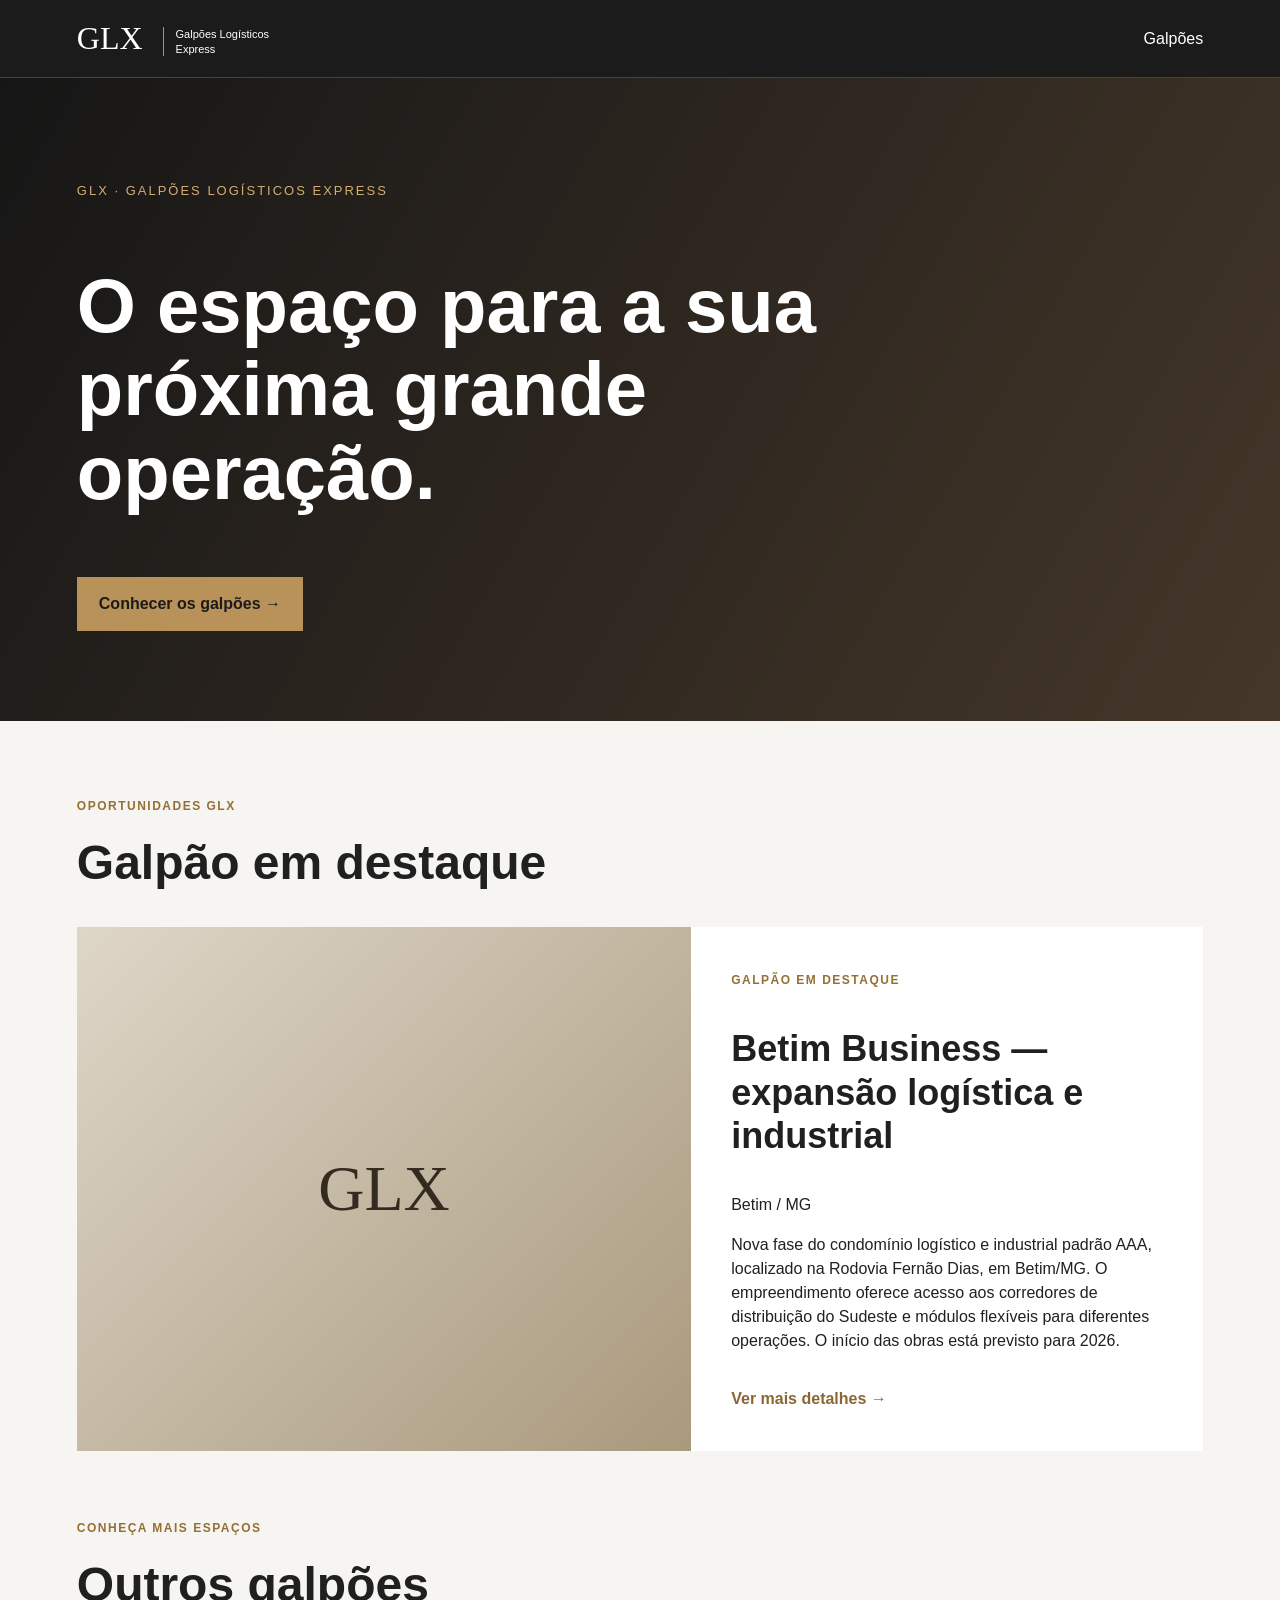
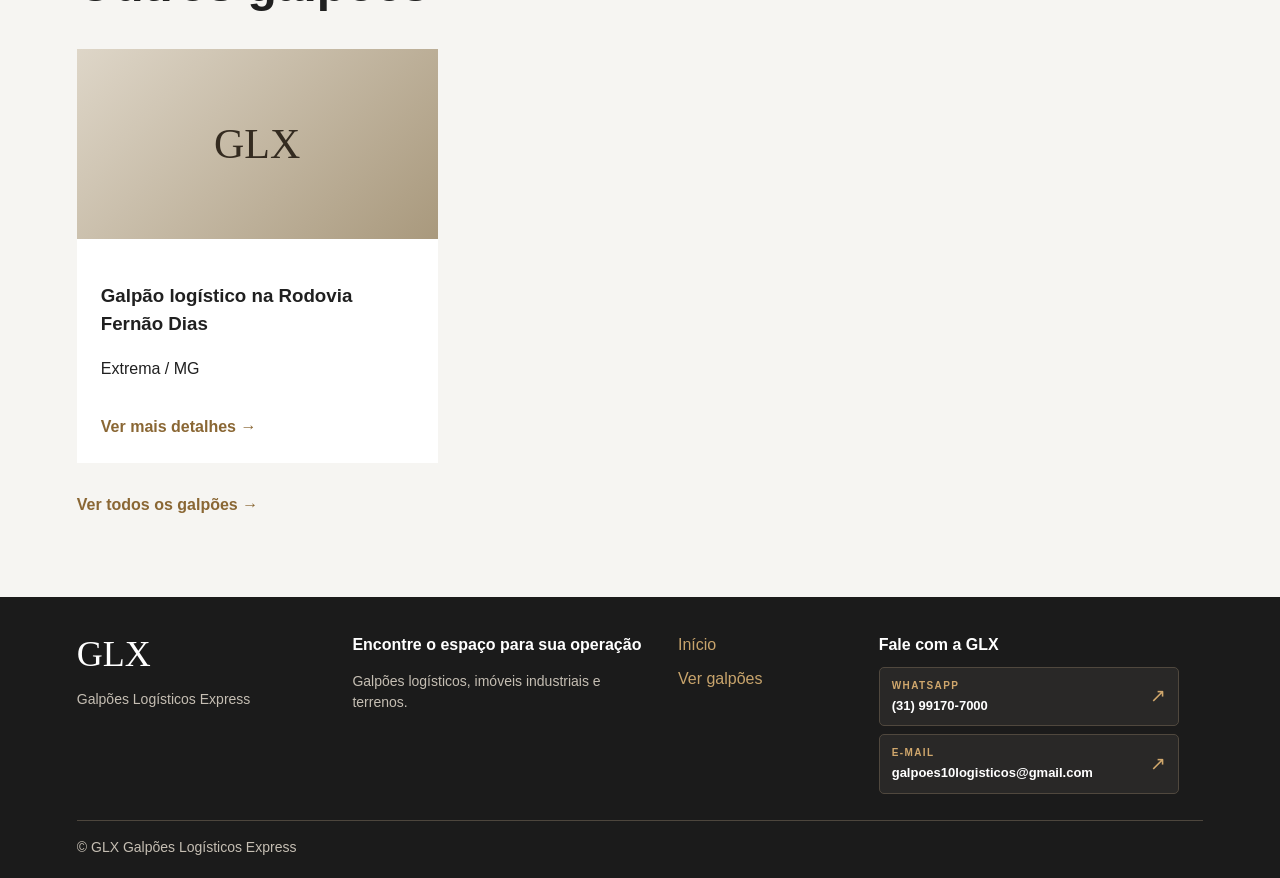
==== commit 123a8a8f: "Corrige exibicao dos galpoes na pagina inicial" ====
--- a/index.html
+++ b/index.html
@@ -6,8 +6,7 @@
     <title>GLX | Galpões Logísticos Express</title>
     <link rel="stylesheet" href="style.css" />
   </head>
-  <script src="contato.js"></script>
-  <script src="rodape.js"></script>
+
   <body>
     <header class="cabecalho">
       <a class="logo" href="index.html">
@@ -46,6 +45,10 @@
     </main>
 
     <footer id="rodape-site"></footer>
+
+    <script src="contato.js"></script>
+    <script src="dados-galpoes.js"></script>
+    <script src="rodape.js"></script>
 
     <script>
       const areaDestaque = document.querySelector("#galpao-destaque");
@@ -87,9 +90,8 @@
           elemento("p", "", "Novos galpões aparecerão aqui em breve."),
         );
       } else {
-        // Extrema fica em destaque; se sair da lista, usamos o primeiro.
         const destaque =
-          galpoes.find((galpao) => galpao.id === "extrema-fernao-dias") ||
+          galpoes.find((galpao) => galpao.id === "betim-business") ||
           galpoes[0];
 
         const artigo = elemento("article", "destaque");
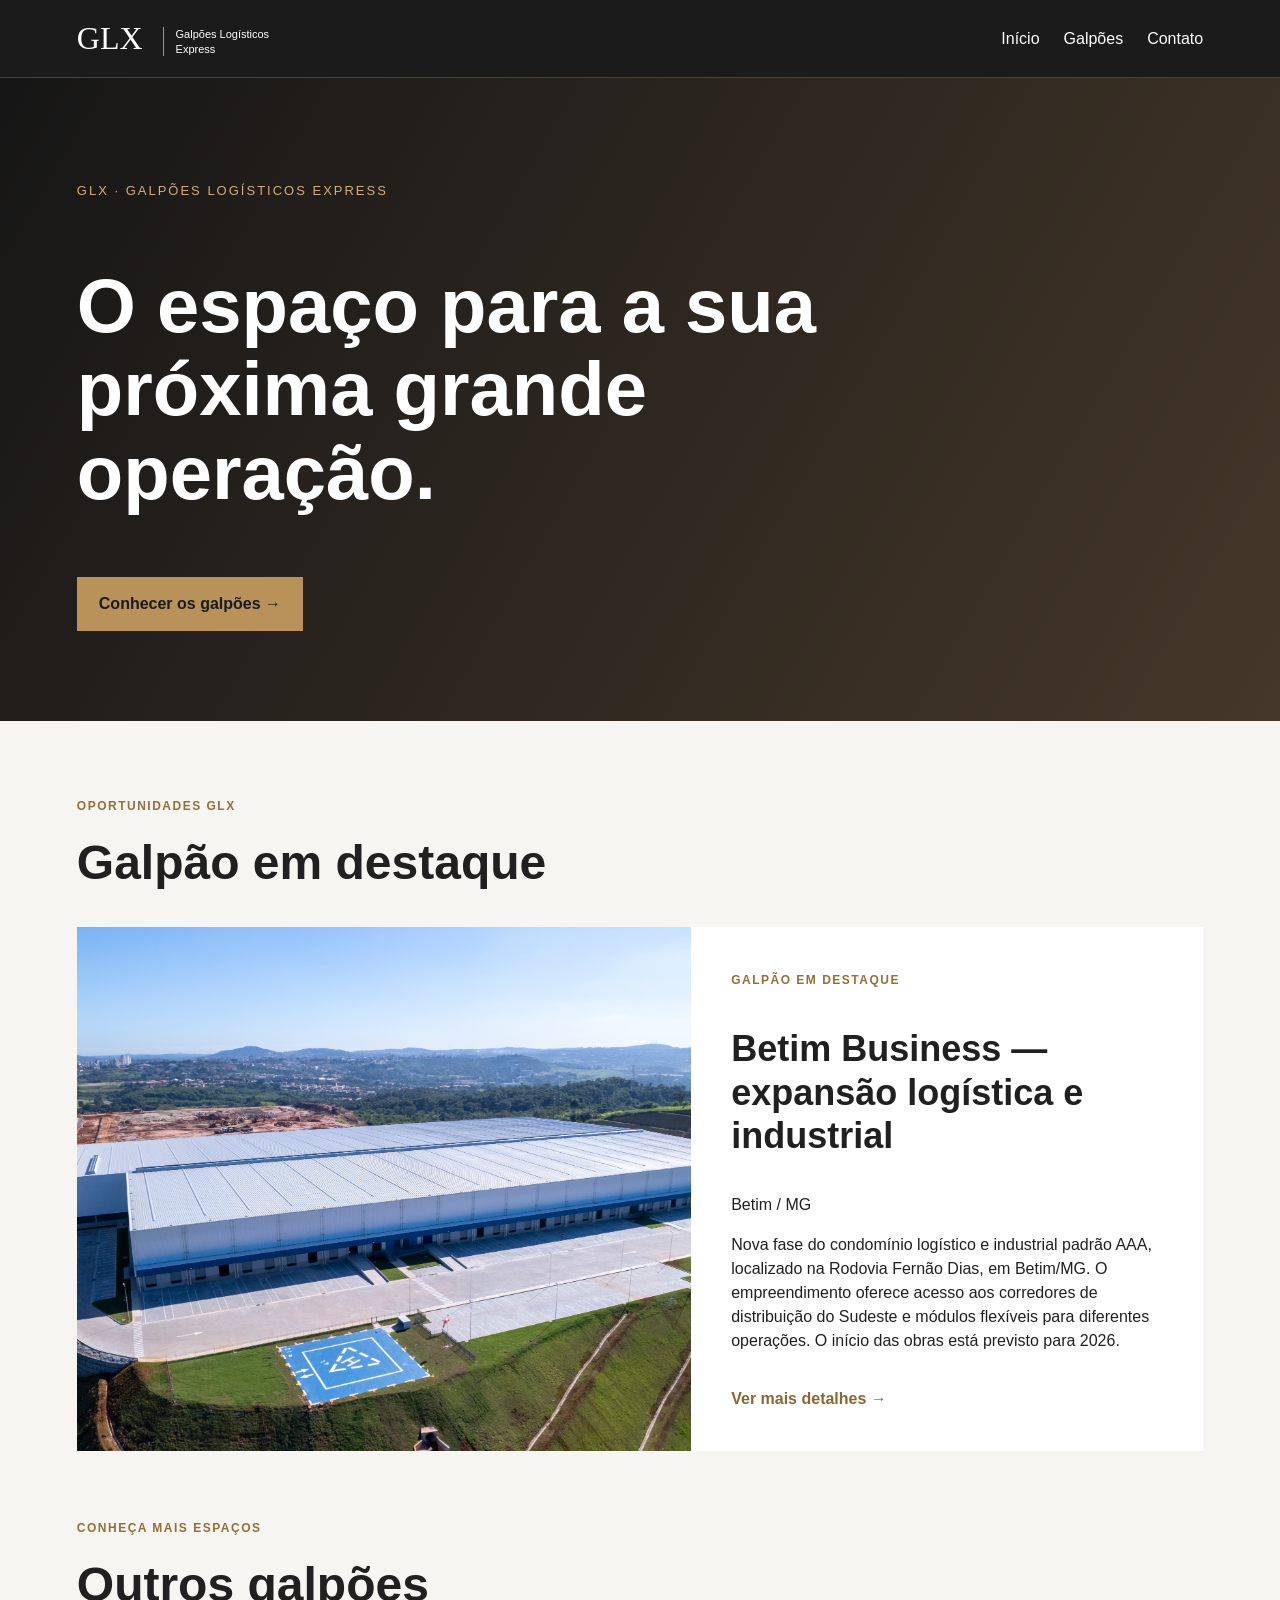
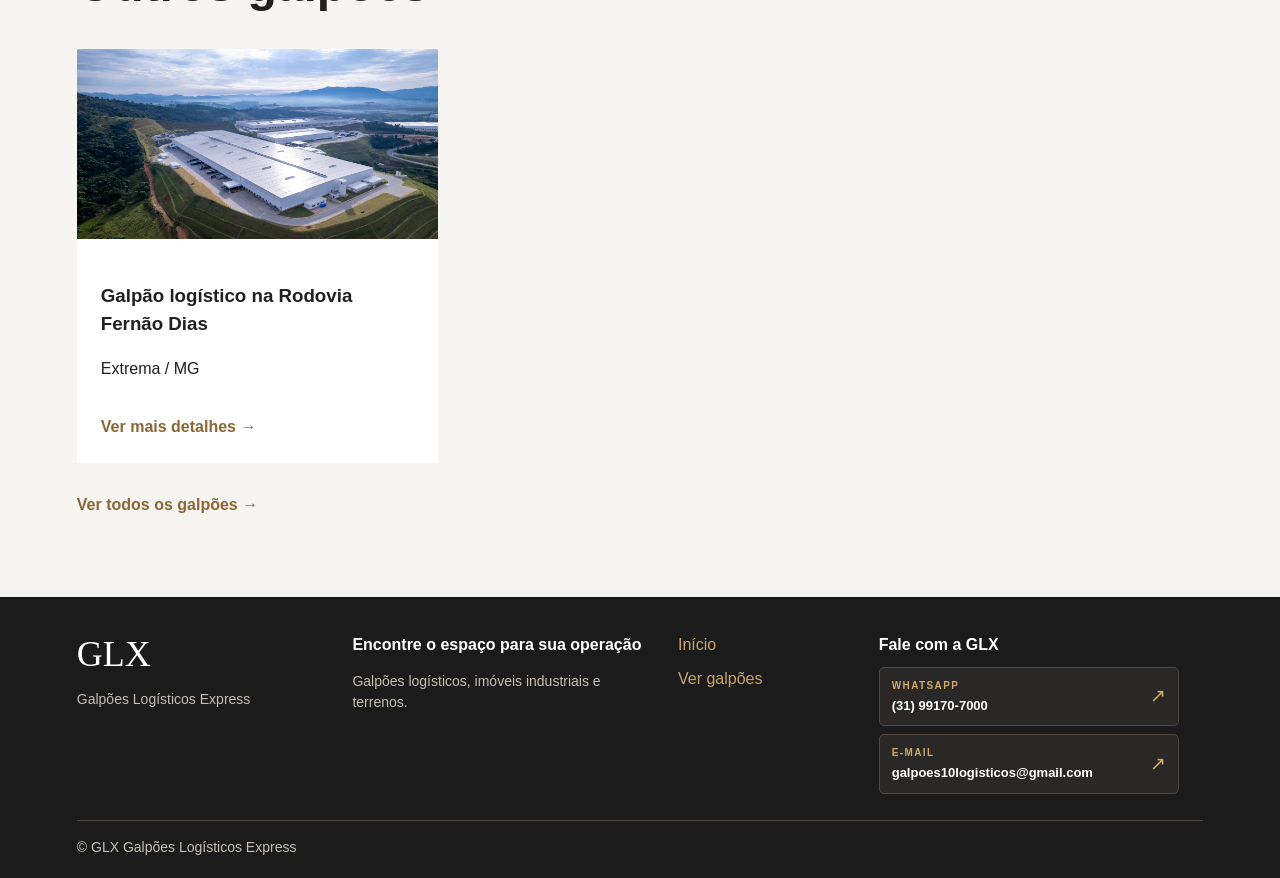
==== commit 1f362379: "Adiciona menu para celular" ====
--- a/index.html
+++ b/index.html
@@ -13,8 +13,20 @@
         GLX <span>Galpões Logísticos Express</span>
       </a>
 
-      <nav>
+      <button
+        class="botao-menu"
+        type="button"
+        aria-label="Abrir menu"
+        aria-expanded="false"
+        aria-controls="menu-principal"
+      >
+        ☰
+      </button>
+
+      <nav id="menu-principal" class="menu-principal">
+        <a href="index.html">Início</a>
         <a href="galpoes.html">Galpões</a>
+        <a href="#rodape-site">Contato</a>
       </nav>
     </header>
 
@@ -133,5 +145,19 @@
         }
       }
     </script>
+    <script>
+      const botaoMenu = document.querySelector(".botao-menu");
+      const menuPrincipal = document.querySelector(".menu-principal");
+
+      botaoMenu.addEventListener("click", () => {
+        const aberto = menuPrincipal.classList.toggle("aberto");
+        botaoMenu.setAttribute("aria-expanded", String(aberto));
+        botaoMenu.setAttribute(
+          "aria-label",
+          aberto ? "Fechar menu" : "Abrir menu",
+        );
+        botaoMenu.textContent = aberto ? "✕" : "☰";
+      });
+    </script>
   </body>
 </html>
--- a/style.css
+++ b/style.css
@@ -545,3 +545,59 @@
     font-size: 18px;
   }
 }
+
+.botao-menu {
+  display: none;
+}
+
+@media (max-width: 600px) {
+  .cabecalho {
+    position: relative;
+    flex-direction: row;
+    align-items: center;
+  }
+
+  .botao-menu {
+    display: block;
+    padding: 8px 12px;
+    border: 1px solid #c8a46c;
+    border-radius: 6px;
+    background: transparent;
+    color: #fff;
+    font-size: 26px;
+    cursor: pointer;
+  }
+
+  .menu-principal {
+    display: none;
+    position: absolute;
+    top: 100%;
+    right: 0;
+    left: 0;
+    z-index: 10;
+    padding: 16px 6% 22px;
+    background: #161616;
+    border-bottom: 1px solid #5c5141;
+  }
+
+  .menu-principal.aberto {
+    display: flex;
+    flex-direction: column;
+    gap: 0;
+  }
+
+  .menu-principal a {
+    padding: 12px 0;
+  }
+}
+
+@media (max-width: 600px) {
+  .cabecalho .menu-principal {
+    display: none;
+  }
+
+  .cabecalho .menu-principal.aberto {
+    display: flex;
+    flex-direction: column;
+  }
+}
